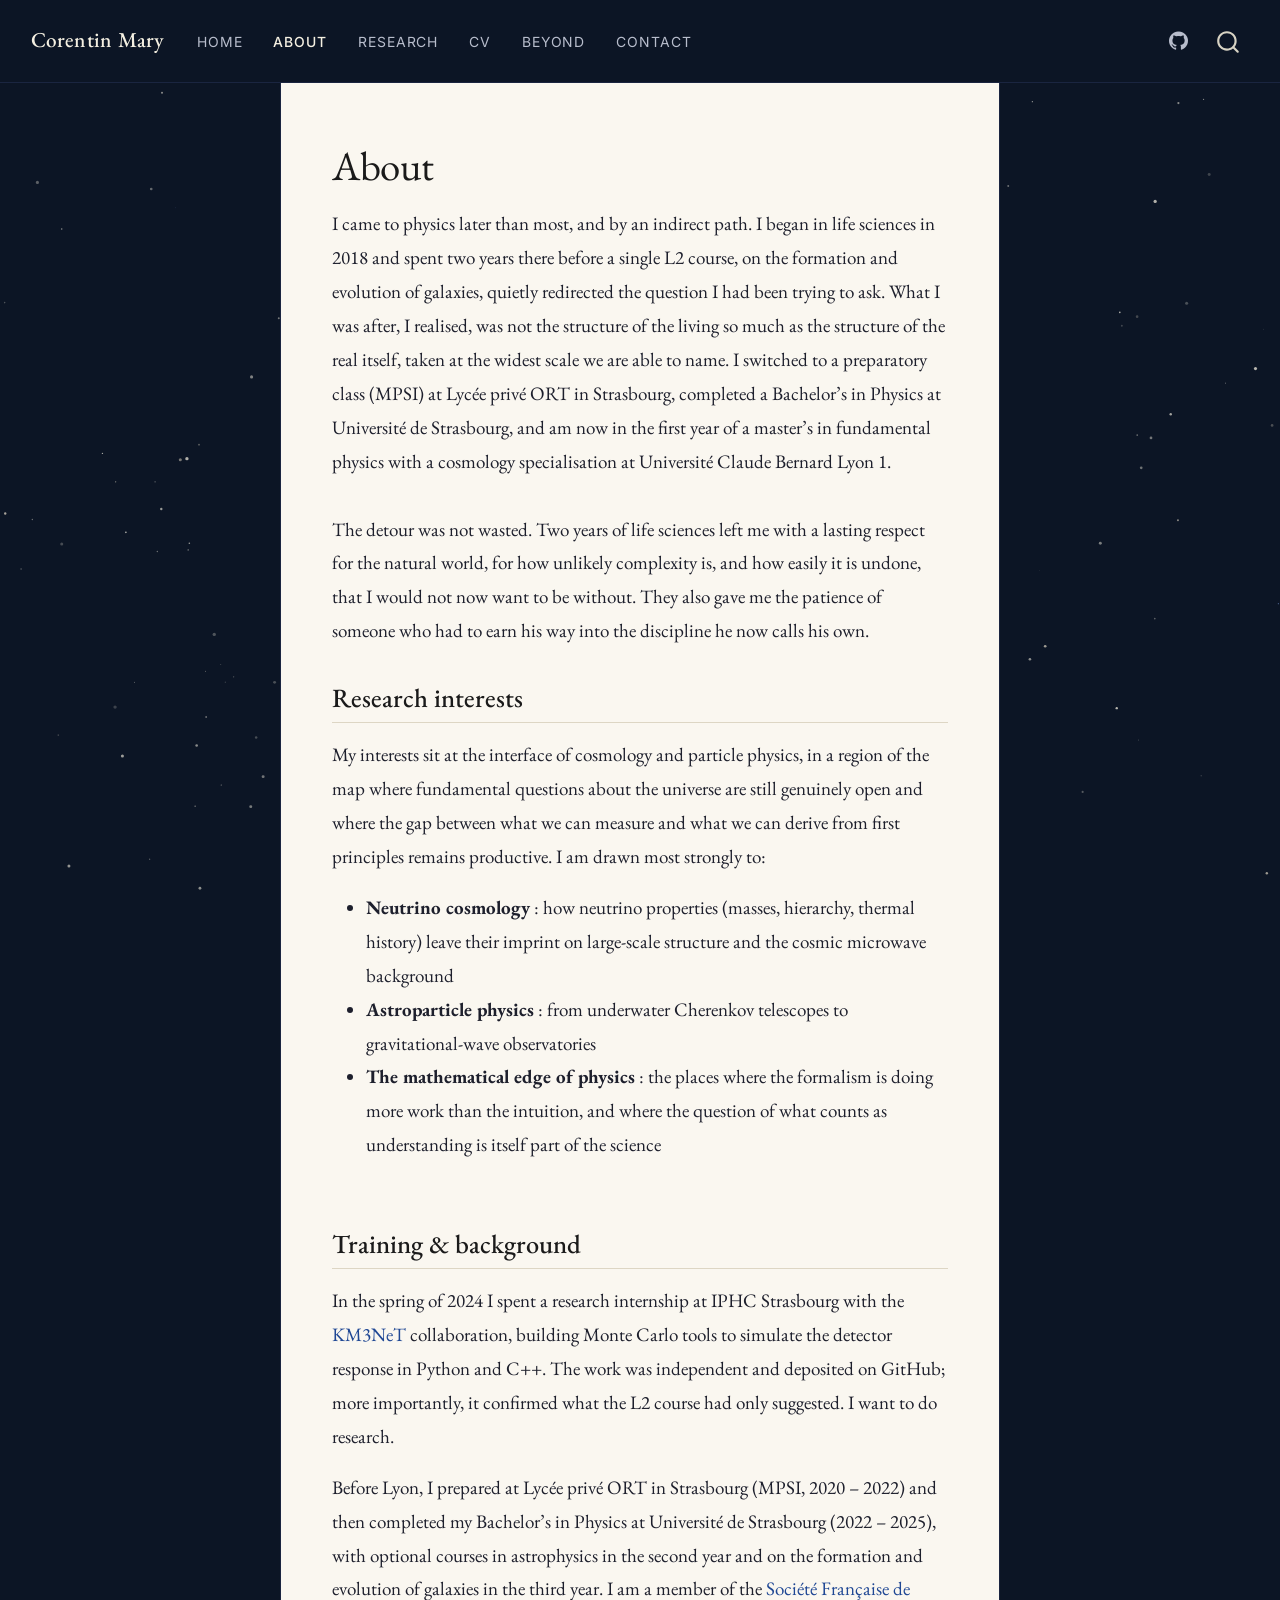
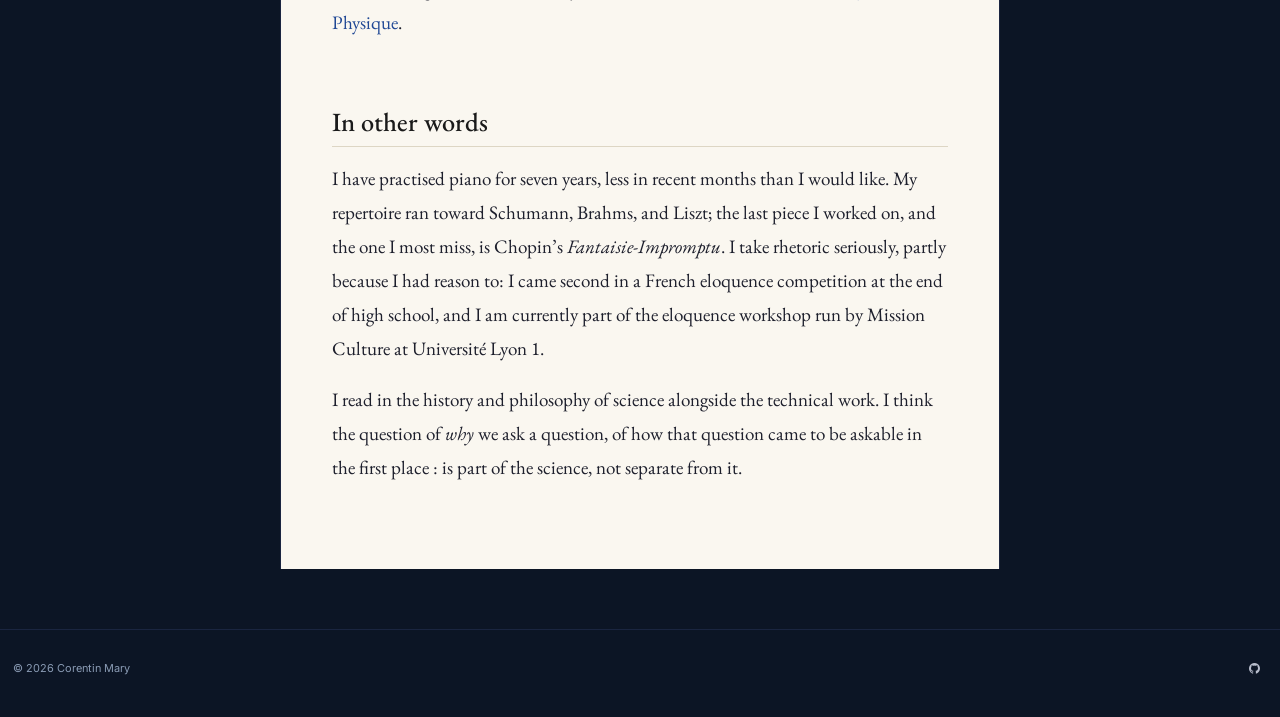
==== docs/about.html @ ef90169f "Initial commit" ====
<!DOCTYPE html>
<html xmlns="http://www.w3.org/1999/xhtml" lang="en" xml:lang="en"><head>

<meta charset="utf-8">
<meta name="generator" content="quarto-1.9.37">

<meta name="viewport" content="width=device-width, initial-scale=1.0, user-scalable=yes">


<title>About – Corentin Mary</title>
<style>
/* Default styles provided by pandoc.
** See https://pandoc.org/MANUAL.html#variables-for-html for config info.
*/
code{white-space: pre-wrap;}
span.smallcaps{font-variant: small-caps;}
div.columns{display: flex; gap: min(4vw, 1.5em);}
div.column{flex: auto; overflow-x: auto;}
div.hanging-indent{margin-left: 1.5em; text-indent: -1.5em;}
ul.task-list{list-style: none;}
ul.task-list li input[type="checkbox"] {
  width: 0.8em;
  margin: 0 0.8em 0.2em -1em; /* quarto-specific, see https://github.com/quarto-dev/quarto-cli/issues/4556 */ 
  vertical-align: middle;
}
</style>


<script src="site_libs/quarto-nav/quarto-nav.js"></script>
<script src="site_libs/quarto-nav/headroom.min.js"></script>
<script src="site_libs/clipboard/clipboard.min.js"></script>
<script src="site_libs/quarto-search/autocomplete.umd.js"></script>
<script src="site_libs/quarto-search/fuse.min.js"></script>
<script src="site_libs/quarto-search/quarto-search.js"></script>
<meta name="quarto:offset" content="./">
<link href="./assets/img/favicon.png" rel="icon" type="image/png">
<script src="site_libs/quarto-html/quarto.js" type="module"></script>
<script src="site_libs/quarto-html/tabsets/tabsets.js" type="module"></script>
<script src="site_libs/quarto-html/popper.min.js"></script>
<script src="site_libs/quarto-html/tippy.umd.min.js"></script>
<script src="site_libs/quarto-html/anchor.min.js"></script>
<link href="site_libs/quarto-html/tippy.css" rel="stylesheet">
<link href="site_libs/quarto-html/quarto-syntax-highlighting-dark-d0ae9245876894da5ac7e18953ecc5cc.css" rel="stylesheet" id="quarto-text-highlighting-styles">
<script src="site_libs/bootstrap/bootstrap.min.js"></script>
<link href="site_libs/bootstrap/bootstrap-icons.css" rel="stylesheet">
<link href="site_libs/bootstrap/bootstrap-0bd690681281e1ab984935f1b12107be.min.css" rel="stylesheet" append-hash="true" id="quarto-bootstrap" data-mode="dark">
<script id="quarto-search-options" type="application/json">{
  "location": "navbar",
  "copy-button": false,
  "collapse-after": 3,
  "panel-placement": "end",
  "type": "overlay",
  "limit": 50,
  "keyboard-shortcut": [
    "f",
    "/",
    "s"
  ],
  "show-item-context": false,
  "language": {
    "search-no-results-text": "No results",
    "search-matching-documents-text": "matching documents",
    "search-copy-link-title": "Copy link to search",
    "search-hide-matches-text": "Hide additional matches",
    "search-more-match-text": "more match in this document",
    "search-more-matches-text": "more matches in this document",
    "search-clear-button-title": "Clear",
    "search-text-placeholder": "",
    "search-detached-cancel-button-title": "Cancel",
    "search-submit-button-title": "Submit",
    "search-label": "Search"
  }
}</script>
<link rel="preconnect" href="https://fonts.googleapis.com">
<link rel="preconnect" href="https://fonts.gstatic.com" crossorigin="">
<link href="https://fonts.googleapis.com/css2?family=EB+Garamond:ital,wght@0,400;0,500;0,600;1,400;1,500&amp;family=Inter:wght@300;400;500&amp;display=swap" rel="stylesheet">


<link rel="stylesheet" href="assets/css/extra.css">
</head>

<body class="nav-fixed quarto-light">

<div id="quarto-search-results"></div>
  <header id="quarto-header" class="headroom fixed-top">
    <nav class="navbar navbar-expand-lg " data-bs-theme="dark">
      <div class="navbar-container container-fluid">
      <div class="navbar-brand-container mx-auto">
    <a class="navbar-brand" href="./index.html">
    <span class="navbar-title">Corentin Mary</span>
    </a>
  </div>
            <div id="quarto-search" class="" title="Search"></div>
          <button class="navbar-toggler" type="button" data-bs-toggle="collapse" data-bs-target="#navbarCollapse" aria-controls="navbarCollapse" role="menu" aria-expanded="false" aria-label="Toggle navigation" onclick="if (window.quartoToggleHeadroom) { window.quartoToggleHeadroom(); }">
  <span class="navbar-toggler-icon"></span>
</button>
          <div class="collapse navbar-collapse" id="navbarCollapse">
            <ul class="navbar-nav navbar-nav-scroll me-auto">
  <li class="nav-item">
    <a class="nav-link" href="./index.html"> 
<span class="menu-text">Home</span></a>
  </li>  
  <li class="nav-item">
    <a class="nav-link active" href="./about.html" aria-current="page"> 
<span class="menu-text">About</span></a>
  </li>  
  <li class="nav-item">
    <a class="nav-link" href="./research.html"> 
<span class="menu-text">Research</span></a>
  </li>  
  <li class="nav-item">
    <a class="nav-link" href="./cv.html"> 
<span class="menu-text">CV</span></a>
  </li>  
  <li class="nav-item">
    <a class="nav-link" href="./personal.html"> 
<span class="menu-text">Beyond</span></a>
  </li>  
  <li class="nav-item">
    <a class="nav-link" href="./contact.html"> 
<span class="menu-text">Contact</span></a>
  </li>  
</ul>
            <ul class="navbar-nav navbar-nav-scroll ms-auto">
  <li class="nav-item compact">
    <a class="nav-link" href="https://github.com/Corentin-phy"> <i class="bi bi-github" role="img" aria-label="GitHub">
</i> 
<span class="menu-text"></span></a>
  </li>  
</ul>
          </div> <!-- /navcollapse -->
            <div class="quarto-navbar-tools">
</div>
      </div> <!-- /container-fluid -->
    </nav>
</header>
<!-- content -->
<div id="quarto-content" class="quarto-container page-columns page-rows-contents page-layout-full page-navbar">
<!-- sidebar -->
<!-- margin-sidebar -->
    
<!-- main -->
<main class="content column-page" id="quarto-document-content">

<header id="title-block-header" class="quarto-title-block default">
<div class="quarto-title">
<h1 class="title">About</h1>
</div>



<div class="quarto-title-meta column-page">

    
  
    
  </div>
  


</header>


<p class="about-intro">
I came to physics later than most, and by an indirect path. I began in life sciences in 2018 and spent two years there before a single L2 course, on the formation and evolution of galaxies, quietly redirected the question I had been trying to ask. What I was after, I realised, was not the structure of the living so much as the structure of the real itself, taken at the widest scale we are able to name. I switched to a preparatory class (MPSI) at Lycée privé ORT in Strasbourg, completed a Bachelor’s in Physics at Université de Strasbourg, and am now in the first year of a master’s in fundamental physics with a cosmology specialisation at Université Claude Bernard Lyon 1.
</p>
<p>The detour was not wasted. Two years of life sciences left me with a lasting respect for the natural world, for how unlikely complexity is, and how easily it is undone, that I would not now want to be without. They also gave me the patience of someone who had to earn his way into the discipline he now calls his own.</p>
<section id="research-interests" class="level2">
<h2 class="anchored" data-anchor-id="research-interests">Research interests</h2>
<p>My interests sit at the interface of cosmology and particle physics, in a region of the map where fundamental questions about the universe are still genuinely open and where the gap between what we can measure and what we can derive from first principles remains productive. I am drawn most strongly to:</p>
<ul>
<li><strong>Neutrino cosmology</strong> : how neutrino properties (masses, hierarchy, thermal history) leave their imprint on large-scale structure and the cosmic microwave background</li>
<li><strong>Astroparticle physics</strong> : from underwater Cherenkov telescopes to gravitational-wave observatories</li>
<li><strong>The mathematical edge of physics</strong> : the places where the formalism is doing more work than the intuition, and where the question of what counts as understanding is itself part of the science</li>
</ul>
</section>
<section id="training-background" class="level2">
<h2 class="anchored" data-anchor-id="training-background">Training &amp; background</h2>
<p>In the spring of 2024 I spent a research internship at IPHC Strasbourg with the <a href="https://www.km3net.org/">KM3NeT</a> collaboration, building Monte Carlo tools to simulate the detector response in Python and C++. The work was independent and deposited on GitHub; more importantly, it confirmed what the L2 course had only suggested. I want to do research.</p>
<p>Before Lyon, I prepared at Lycée privé ORT in Strasbourg (MPSI, 2020 – 2022) and then completed my Bachelor’s in Physics at Université de Strasbourg (2022 – 2025), with optional courses in astrophysics in the second year and on the formation and evolution of galaxies in the third year. I am a member of the <a href="https://www.sfpnet.fr/">Société Française de Physique</a>.</p>
</section>
<section id="in-other-words" class="level2">
<h2 class="anchored" data-anchor-id="in-other-words">In other words</h2>
<p>I have practised piano for seven years, less in recent months than I would like. My repertoire ran toward Schumann, Brahms, and Liszt; the last piece I worked on, and the one I most miss, is Chopin’s <em>Fantaisie-Impromptu</em>. I take rhetoric seriously, partly because I had reason to: I came second in a French eloquence competition at the end of high school, and I am currently part of the eloquence workshop run by Mission Culture at Université Lyon 1.</p>
<p>I read in the history and philosophy of science alongside the technical work. I think the question of <em>why</em> we ask a question, of how that question came to be askable in the first place : is part of the science, not separate from it.</p>


</section>

</main> <!-- /main -->
<script id="quarto-html-after-body" type="application/javascript">
  window.document.addEventListener("DOMContentLoaded", function (event) {
    const icon = "";
    const anchorJS = new window.AnchorJS();
    anchorJS.options = {
      placement: 'right',
      icon: icon
    };
    anchorJS.add('.anchored');
    const isCodeAnnotation = (el) => {
      for (const clz of el.classList) {
        if (clz.startsWith('code-annotation-')) {                     
          return true;
        }
      }
      return false;
    }
    const onCopySuccess = function(e) {
      // button target
      const button = e.trigger;
      // don't keep focus
      button.blur();
      // flash "checked"
      button.classList.add('code-copy-button-checked');
      var currentTitle = button.getAttribute("title");
      button.setAttribute("title", "Copied!");
      let tooltip;
      if (window.bootstrap) {
        button.setAttribute("data-bs-toggle", "tooltip");
        button.setAttribute("data-bs-placement", "left");
        button.setAttribute("data-bs-title", "Copied!");
        tooltip = new bootstrap.Tooltip(button, 
          { trigger: "manual", 
            customClass: "code-copy-button-tooltip",
            offset: [0, -8]});
        tooltip.show();    
      }
      setTimeout(function() {
        if (tooltip) {
          tooltip.hide();
          button.removeAttribute("data-bs-title");
          button.removeAttribute("data-bs-toggle");
          button.removeAttribute("data-bs-placement");
        }
        button.setAttribute("title", currentTitle);
        button.classList.remove('code-copy-button-checked');
      }, 1000);
      // clear code selection
      e.clearSelection();
    }
    const getTextToCopy = function(trigger) {
      const outerScaffold = trigger.parentElement.cloneNode(true);
      const codeEl = outerScaffold.querySelector('code');
      for (const childEl of codeEl.children) {
        if (isCodeAnnotation(childEl)) {
          childEl.remove();
        }
      }
      return codeEl.innerText;
    }
    const clipboard = new window.ClipboardJS('.code-copy-button:not([data-in-quarto-modal])', {
      text: getTextToCopy
    });
    clipboard.on('success', onCopySuccess);
    if (window.document.getElementById('quarto-embedded-source-code-modal')) {
      const clipboardModal = new window.ClipboardJS('.code-copy-button[data-in-quarto-modal]', {
        text: getTextToCopy,
        container: window.document.getElementById('quarto-embedded-source-code-modal')
      });
      clipboardModal.on('success', onCopySuccess);
    }
      var localhostRegex = new RegExp(/^(?:http|https):\/\/localhost\:?[0-9]*\//);
      var mailtoRegex = new RegExp(/^mailto:/);
        var filterRegex = new RegExp('/' + window.location.host + '/');
      var isInternal = (href) => {
          return filterRegex.test(href) || localhostRegex.test(href) || mailtoRegex.test(href);
      }
      // Inspect non-navigation links and adorn them if external
     var links = window.document.querySelectorAll('a[href]:not(.nav-link):not(.navbar-brand):not(.toc-action):not(.sidebar-link):not(.sidebar-item-toggle):not(.pagination-link):not(.no-external):not([aria-hidden]):not(.dropdown-item):not(.quarto-navigation-tool):not(.about-link)');
      for (var i=0; i<links.length; i++) {
        const link = links[i];
        if (!isInternal(link.href)) {
          // undo the damage that might have been done by quarto-nav.js in the case of
          // links that we want to consider external
          if (link.dataset.originalHref !== undefined) {
            link.href = link.dataset.originalHref;
          }
        }
      }
    function tippyHover(el, contentFn, onTriggerFn, onUntriggerFn) {
      const config = {
        allowHTML: true,
        maxWidth: 500,
        delay: 100,
        arrow: false,
        appendTo: function(el) {
            return el.parentElement;
        },
        interactive: true,
        interactiveBorder: 10,
        theme: 'quarto',
        placement: 'bottom-start',
      };
      if (contentFn) {
        config.content = contentFn;
      }
      if (onTriggerFn) {
        config.onTrigger = onTriggerFn;
      }
      if (onUntriggerFn) {
        config.onUntrigger = onUntriggerFn;
      }
      window.tippy(el, config); 
    }
    const noterefs = window.document.querySelectorAll('a[role="doc-noteref"]');
    for (var i=0; i<noterefs.length; i++) {
      const ref = noterefs[i];
      tippyHover(ref, function() {
        // use id or data attribute instead here
        let href = ref.getAttribute('data-footnote-href') || ref.getAttribute('href');
        try { href = new URL(href).hash; } catch {}
        const id = href.replace(/^#\/?/, "");
        const note = window.document.getElementById(id);
        if (note) {
          return note.innerHTML;
        } else {
          return "";
        }
      });
    }
    const xrefs = window.document.querySelectorAll('a.quarto-xref');
    const processXRef = (id, note) => {
      // Strip column container classes
      const stripColumnClz = (el) => {
        el.classList.remove("page-full", "page-columns");
        if (el.children) {
          for (const child of el.children) {
            stripColumnClz(child);
          }
        }
      }
      stripColumnClz(note)
      if (id === null || id.startsWith('sec-')) {
        // Special case sections, only their first couple elements
        const container = document.createElement("div");
        if (note.children && note.children.length > 2) {
          container.appendChild(note.children[0].cloneNode(true));
          for (let i = 1; i < note.children.length; i++) {
            const child = note.children[i];
            if (child.tagName === "P" && child.innerText === "") {
              continue;
            } else {
              container.appendChild(child.cloneNode(true));
              break;
            }
          }
          if (window.Quarto?.typesetMath) {
            window.Quarto.typesetMath(container);
          }
          return container.innerHTML
        } else {
          if (window.Quarto?.typesetMath) {
            window.Quarto.typesetMath(note);
          }
          return note.innerHTML;
        }
      } else {
        // Remove any anchor links if they are present
        const anchorLink = note.querySelector('a.anchorjs-link');
        if (anchorLink) {
          anchorLink.remove();
        }
        if (window.Quarto?.typesetMath) {
          window.Quarto.typesetMath(note);
        }
        if (note.classList.contains("callout")) {
          return note.outerHTML;
        } else {
          return note.innerHTML;
        }
      }
    }
    for (var i=0; i<xrefs.length; i++) {
      const xref = xrefs[i];
      tippyHover(xref, undefined, function(instance) {
        instance.disable();
        let url = xref.getAttribute('href');
        let hash = undefined; 
        if (url.startsWith('#')) {
          hash = url;
        } else {
          try { hash = new URL(url).hash; } catch {}
        }
        if (hash) {
          const id = hash.replace(/^#\/?/, "");
          const note = window.document.getElementById(id);
          if (note !== null) {
            try {
              const html = processXRef(id, note.cloneNode(true));
              instance.setContent(html);
            } finally {
              instance.enable();
              instance.show();
            }
          } else {
            // See if we can fetch this
            fetch(url.split('#')[0])
            .then(res => res.text())
            .then(html => {
              const parser = new DOMParser();
              const htmlDoc = parser.parseFromString(html, "text/html");
              const note = htmlDoc.getElementById(id);
              if (note !== null) {
                const html = processXRef(id, note);
                instance.setContent(html);
              } 
            }).finally(() => {
              instance.enable();
              instance.show();
            });
          }
        } else {
          // See if we can fetch a full url (with no hash to target)
          // This is a special case and we should probably do some content thinning / targeting
          fetch(url)
          .then(res => res.text())
          .then(html => {
            const parser = new DOMParser();
            const htmlDoc = parser.parseFromString(html, "text/html");
            const note = htmlDoc.querySelector('main.content');
            if (note !== null) {
              // This should only happen for chapter cross references
              // (since there is no id in the URL)
              // remove the first header
              if (note.children.length > 0 && note.children[0].tagName === "HEADER") {
                note.children[0].remove();
              }
              const html = processXRef(null, note);
              instance.setContent(html);
            } 
          }).finally(() => {
            instance.enable();
            instance.show();
          });
        }
      }, function(instance) {
      });
    }
        let selectedAnnoteEl;
        const selectorForAnnotation = ( cell, annotation) => {
          let cellAttr = 'data-code-cell="' + cell + '"';
          let lineAttr = 'data-code-annotation="' +  annotation + '"';
          const selector = 'span[' + cellAttr + '][' + lineAttr + ']';
          return selector;
        }
        const selectCodeLines = (annoteEl) => {
          const doc = window.document;
          const targetCell = annoteEl.getAttribute("data-target-cell");
          const targetAnnotation = annoteEl.getAttribute("data-target-annotation");
          const annoteSpan = window.document.querySelector(selectorForAnnotation(targetCell, targetAnnotation));
          const lines = annoteSpan.getAttribute("data-code-lines").split(",");
          const lineIds = lines.map((line) => {
            return targetCell + "-" + line;
          })
          let top = null;
          let height = null;
          let parent = null;
          if (lineIds.length > 0) {
              //compute the position of the single el (top and bottom and make a div)
              const el = window.document.getElementById(lineIds[0]);
              top = el.offsetTop;
              height = el.offsetHeight;
              parent = el.parentElement.parentElement;
            if (lineIds.length > 1) {
              const lastEl = window.document.getElementById(lineIds[lineIds.length - 1]);
              const bottom = lastEl.offsetTop + lastEl.offsetHeight;
              height = bottom - top;
            }
            if (top !== null && height !== null && parent !== null) {
              // cook up a div (if necessary) and position it 
              let div = window.document.getElementById("code-annotation-line-highlight");
              if (div === null) {
                div = window.document.createElement("div");
                div.setAttribute("id", "code-annotation-line-highlight");
                div.style.position = 'absolute';
                parent.appendChild(div);
              }
              div.style.top = top - 2 + "px";
              div.style.height = height + 4 + "px";
              div.style.left = 0;
              let gutterDiv = window.document.getElementById("code-annotation-line-highlight-gutter");
              if (gutterDiv === null) {
                gutterDiv = window.document.createElement("div");
                gutterDiv.setAttribute("id", "code-annotation-line-highlight-gutter");
                gutterDiv.style.position = 'absolute';
                const codeCell = window.document.getElementById(targetCell);
                const gutter = codeCell.querySelector('.code-annotation-gutter');
                gutter.appendChild(gutterDiv);
              }
              gutterDiv.style.top = top - 2 + "px";
              gutterDiv.style.height = height + 4 + "px";
            }
            selectedAnnoteEl = annoteEl;
          }
        };
        const unselectCodeLines = () => {
          const elementsIds = ["code-annotation-line-highlight", "code-annotation-line-highlight-gutter"];
          elementsIds.forEach((elId) => {
            const div = window.document.getElementById(elId);
            if (div) {
              div.remove();
            }
          });
          selectedAnnoteEl = undefined;
        };
          // Handle positioning of the toggle
      window.addEventListener(
        "resize",
        throttle(() => {
          elRect = undefined;
          if (selectedAnnoteEl) {
            selectCodeLines(selectedAnnoteEl);
          }
        }, 10)
      );
      function throttle(fn, ms) {
      let throttle = false;
      let timer;
        return (...args) => {
          if(!throttle) { // first call gets through
              fn.apply(this, args);
              throttle = true;
          } else { // all the others get throttled
              if(timer) clearTimeout(timer); // cancel #2
              timer = setTimeout(() => {
                fn.apply(this, args);
                timer = throttle = false;
              }, ms);
          }
        };
      }
        // Attach click handler to the DT
        const annoteDls = window.document.querySelectorAll('dt[data-target-cell]');
        for (const annoteDlNode of annoteDls) {
          annoteDlNode.addEventListener('click', (event) => {
            const clickedEl = event.target;
            if (clickedEl !== selectedAnnoteEl) {
              unselectCodeLines();
              const activeEl = window.document.querySelector('dt[data-target-cell].code-annotation-active');
              if (activeEl) {
                activeEl.classList.remove('code-annotation-active');
              }
              selectCodeLines(clickedEl);
              clickedEl.classList.add('code-annotation-active');
            } else {
              // Unselect the line
              unselectCodeLines();
              clickedEl.classList.remove('code-annotation-active');
            }
          });
        }
    const findCites = (el) => {
      const parentEl = el.parentElement;
      if (parentEl) {
        const cites = parentEl.dataset.cites;
        if (cites) {
          return {
            el,
            cites: cites.split(' ')
          };
        } else {
          return findCites(el.parentElement)
        }
      } else {
        return undefined;
      }
    };
    var bibliorefs = window.document.querySelectorAll('a[role="doc-biblioref"]');
    for (var i=0; i<bibliorefs.length; i++) {
      const ref = bibliorefs[i];
      const citeInfo = findCites(ref);
      if (citeInfo) {
        tippyHover(citeInfo.el, function() {
          var popup = window.document.createElement('div');
          citeInfo.cites.forEach(function(cite) {
            var citeDiv = window.document.createElement('div');
            citeDiv.classList.add('hanging-indent');
            citeDiv.classList.add('csl-entry');
            var biblioDiv = window.document.getElementById('ref-' + cite);
            if (biblioDiv) {
              citeDiv.innerHTML = biblioDiv.innerHTML;
            }
            popup.appendChild(citeDiv);
          });
          return popup.innerHTML;
        });
      }
    }
  });
  </script>
</div> <!-- /content -->
<footer class="footer">
  <div class="nav-footer">
    <div class="nav-footer-left">
<p>© 2026 Corentin Mary</p>
</div>   
    <div class="nav-footer-center">
      &nbsp;
    </div>
    <div class="nav-footer-right">
      <ul class="footer-items list-unstyled">
    <li class="nav-item compact">
    <a class="nav-link" href="https://github.com/Corentin-phy">
      <i class="bi bi-github" role="img">
</i> 
    </a>
  </li>  
</ul>
    </div>
  </div>
</footer>
<script src="assets/js/starfield.js"></script>




</body></html>
---- docs/site_libs/quarto-html/tippy.css ----
.tippy-box[data-animation=fade][data-state=hidden]{opacity:0}[data-tippy-root]{max-width:calc(100vw - 10px)}.tippy-box{position:relative;background-color:#333;color:#fff;border-radius:4px;font-size:14px;line-height:1.4;white-space:normal;outline:0;transition-property:transform,visibility,opacity}.tippy-box[data-placement^=top]>.tippy-arrow{bottom:0}.tippy-box[data-placement^=top]>.tippy-arrow:before{bottom:-7px;left:0;border-width:8px 8px 0;border-top-color:initial;transform-origin:center top}.tippy-box[data-placement^=bottom]>.tippy-arrow{top:0}.tippy-box[data-placement^=bottom]>.tippy-arrow:before{top:-7px;left:0;border-width:0 8px 8px;border-bottom-color:initial;transform-origin:center bottom}.tippy-box[data-placement^=left]>.tippy-arrow{right:0}.tippy-box[data-placement^=left]>.tippy-arrow:before{border-width:8px 0 8px 8px;border-left-color:initial;right:-7px;transform-origin:center left}.tippy-box[data-placement^=right]>.tippy-arrow{left:0}.tippy-box[data-placement^=right]>.tippy-arrow:before{left:-7px;border-width:8px 8px 8px 0;border-right-color:initial;transform-origin:center right}.tippy-box[data-inertia][data-state=visible]{transition-timing-function:cubic-bezier(.54,1.5,.38,1.11)}.tippy-arrow{width:16px;height:16px;color:#333}.tippy-arrow:before{content:"";position:absolute;border-color:transparent;border-style:solid}.tippy-content{position:relative;padding:5px 9px;z-index:1}
---- docs/site_libs/quarto-html/quarto-syntax-highlighting-dark-d0ae9245876894da5ac7e18953ecc5cc.css ----
/* quarto syntax highlight colors */
:root {
  --quarto-hl-al-color: #f07178;
  --quarto-hl-an-color: #d4d0ab;
  --quarto-hl-at-color: #00e0e0;
  --quarto-hl-bn-color: #d4d0ab;
  --quarto-hl-bu-color: #abe338;
  --quarto-hl-ch-color: #abe338;
  --quarto-hl-co-color: #f8f8f2;
  --quarto-hl-cv-color: #ffd700;
  --quarto-hl-cn-color: #ffd700;
  --quarto-hl-cf-color: #ffa07a;
  --quarto-hl-dt-color: #ffa07a;
  --quarto-hl-dv-color: #d4d0ab;
  --quarto-hl-do-color: #f8f8f2;
  --quarto-hl-er-color: #f07178;
  --quarto-hl-ex-color: #00e0e0;
  --quarto-hl-fl-color: #d4d0ab;
  --quarto-hl-fu-color: #ffa07a;
  --quarto-hl-im-color: #abe338;
  --quarto-hl-in-color: #d4d0ab;
  --quarto-hl-kw-color: #ffa07a;
  --quarto-hl-op-color: #ffa07a;
  --quarto-hl-ot-color: #00e0e0;
  --quarto-hl-pp-color: #dcc6e0;
  --quarto-hl-re-color: #00e0e0;
  --quarto-hl-sc-color: #abe338;
  --quarto-hl-ss-color: #abe338;
  --quarto-hl-st-color: #abe338;
  --quarto-hl-va-color: #00e0e0;
  --quarto-hl-vs-color: #abe338;
  --quarto-hl-wa-color: #dcc6e0;
}

/* other quarto variables */
:root {
  --quarto-font-monospace: SFMono-Regular, Menlo, Monaco, Consolas, "Liberation Mono", "Courier New", monospace;
}

/* syntax highlight based on Pandoc's rules */
pre > code.sourceCode > span {
  color: #f8f8f2;
}

code.sourceCode > span {
  color: #f8f8f2;
}

div.sourceCode,
div.sourceCode pre.sourceCode {
  color: #f8f8f2;
}

/* Normal */
code span {
  color: #f8f8f2;
}

/* Alert */
code span.al {
  color: #f07178;
}

/* Annotation */
code span.an {
  color: #d4d0ab;
}

/* Attribute */
code span.at {
  color: #00e0e0;
}

/* BaseN */
code span.bn {
  color: #d4d0ab;
}

/* BuiltIn */
code span.bu {
  color: #abe338;
}

/* ControlFlow */
code span.cf {
  font-weight: bold;
  color: #ffa07a;
}

/* Char */
code span.ch {
  color: #abe338;
}

/* Constant */
code span.cn {
  color: #ffd700;
}

/* Comment */
code span.co {
  font-style: italic;
  color: #f8f8f2;
}

/* CommentVar */
code span.cv {
  color: #ffd700;
}

/* Documentation */
code span.do {
  color: #f8f8f2;
}

/* DataType */
code span.dt {
  color: #ffa07a;
}

/* DecVal */
code span.dv {
  color: #d4d0ab;
}

/* Error */
code span.er {
  color: #f07178;
  text-decoration: underline;
}

/* Extension */
code span.ex {
  font-weight: bold;
  color: #00e0e0;
}

/* Float */
code span.fl {
  color: #d4d0ab;
}

/* Function */
code span.fu {
  color: #ffa07a;
}

/* Import */
code span.im {
  color: #abe338;
}

/* Information */
code span.in {
  color: #d4d0ab;
}

/* Keyword */
code span.kw {
  font-weight: bold;
  color: #ffa07a;
}

/* Operator */
code span.op {
  color: #ffa07a;
}

/* Other */
code span.ot {
  color: #00e0e0;
}

/* Preprocessor */
code span.pp {
  color: #dcc6e0;
}

/* RegionMarker */
code span.re {
  background-color: #f8f8f2;
  color: #00e0e0;
}

/* SpecialChar */
code span.sc {
  color: #abe338;
}

/* SpecialString */
code span.ss {
  color: #abe338;
}

/* String */
code span.st {
  color: #abe338;
}

/* Variable */
code span.va {
  color: #00e0e0;
}

/* VerbatimString */
code span.vs {
  color: #abe338;
}

/* Warning */
code span.wa {
  color: #dcc6e0;
}

.prevent-inlining {
  content: "</";
}

/*# sourceMappingURL=e2dac9153eaf3c552d5043f9565d03d7.css.map */
---- docs/assets/css/extra.css ----
/* ─── HOME PAGE ─────────────────────────────────────────────────────────────── */

.home-hero {
  margin-top: 1.5rem;
  margin-bottom: 2.5rem;
}

.home-hero h1 {
  font-size: 2.4rem;
  font-weight: 400;
  margin-bottom: 0.25em;
  line-height: 1.1;
  letter-spacing: -0.005em;
}

.home-hero .ornament {
  display: flex;
  align-items: center;
  gap: 8px;
  margin: 0 0 0.5rem;
}

.home-hero .ornament span:nth-child(odd) {
  display: inline-block;
  width: 22px;
  height: 1px;
  background: #1f4794;
}

.home-hero .ornament span:nth-child(even) {
  display: inline-block;
  width: 3px;
  height: 3px;
  border-radius: 50%;
  background: #1f4794;
}

.home-hero .affiliation {
  font-family: 'EB Garamond', Georgia, serif;
  font-size: 0.95rem;
  font-style: italic;
  font-variant: small-caps;
  letter-spacing: 0.04em;
  color: #1f4794;
  margin-bottom: 1.6rem;
}

.home-hero .interests {
  font-family: 'EB Garamond', serif;
  font-size: 1.15rem;
  line-height: 1.78;
  color: #1d1f2c;
  margin-bottom: 1.8rem;
}

/* Currently / Applying lines */
.home-status p {
  font-family: 'EB Garamond', serif;
  font-size: 1.02rem;
  line-height: 1.7;
  margin: 0 0 0.4rem;
  color: #1d1f2c;
}

.home-status .label {
  font-style: italic;
  font-variant: small-caps;
  letter-spacing: 0.04em;
  color: #1f4794;
}

/* ─── Social links ───────────────────────────────────────────────────────────── */

.social-links {
  display: flex;
  gap: 0.8rem;
  flex-wrap: wrap;
  margin-top: 0.6rem;
  margin-bottom: 1.6rem;
}

.social-links a {
  font-family: 'Inter', sans-serif;
  font-size: 0.82rem;
  letter-spacing: 0.04em;
  color: #4e483a;
  border-bottom: none !important;
  display: flex;
  align-items: center;
  gap: 0.4rem;
  padding: 0.3rem 0.75rem;
  border: 1px solid #ddd6c4;
  border-radius: 3px;
  background: #efe8d8;
  transition: all 0.18s ease;
}

.social-links a:hover {
  color: #1f4794;
  border-color: #1f4794;
  background: #ebe5d3;
}

/* ─── RESEARCH CARDS ─────────────────────────────────────────────────────────── */

.research-entry {
  margin-bottom: 2.8rem;
  padding-bottom: 2.8rem;
  border-bottom: 1px solid #ddd6c4;
}

.research-entry:last-of-type {
  border-bottom: none;
}

.research-entry__header {
  display: flex;
  align-items: baseline;
  gap: 1rem;
  flex-wrap: wrap;
  margin-bottom: 0.5rem;
}

.research-entry__title {
  font-family: 'EB Garamond', serif;
  font-size: 1.3rem;
  font-weight: 500;
  color: #1d1f2c;
}

.research-entry__tag {
  font-family: 'Inter', sans-serif;
  font-size: 0.72rem;
  letter-spacing: 0.06em;
  text-transform: uppercase;
  color: #fff;
  background: #1f4794;
  padding: 0.15em 0.6em;
  border-radius: 2px;
}

.research-entry__tag.upcoming {
  background: #b67e2a;
}

.research-entry__tag.project {
  background: #6a7a4f;
}

.research-entry__meta {
  font-family: 'Inter', sans-serif;
  font-size: 0.82rem;
  color: #6e6755;
  margin-bottom: 0.7rem;
}

.research-entry p {
  margin-bottom: 0.6rem;
}

.research-entry .entry-links {
  margin-top: 0.8rem;
  display: flex;
  gap: 0.8rem;
  flex-wrap: wrap;
}

.research-entry .entry-links a {
  font-family: 'Inter', sans-serif;
  font-size: 0.8rem;
  letter-spacing: 0.03em;
}

/* ─── CV PAGE ────────────────────────────────────────────────────────────────── */

.cv-section {
  margin-bottom: 2.5rem;
}

.cv-entry {
  display: grid;
  grid-template-columns: 110px 1fr;
  gap: 1rem;
  margin-bottom: 1.2rem;
  align-items: start;
}

.cv-entry__date {
  font-family: 'Inter', sans-serif;
  font-size: 0.8rem;
  color: #6e6755;
  padding-top: 0.12rem;
  text-align: right;
}

.cv-entry__content strong {
  font-family: 'EB Garamond', serif;
  font-size: 1.05rem;
  font-weight: 500;
}

.cv-entry__content .cv-institution {
  font-family: 'Inter', sans-serif;
  font-size: 0.82rem;
  color: #5a5448;
  margin-top: 0.1rem;
}

.cv-entry__content .cv-detail {
  font-family: 'EB Garamond', serif;
  font-size: 0.98rem;
  color: #4e483a;
  font-style: italic;
  margin-top: 0.1rem;
}

.cv-download-banner {
  display: flex;
  align-items: center;
  gap: 1rem;
  background: #efe8d8;
  border: 1px solid #ddd6c4;
  border-radius: 4px;
  padding: 1rem 1.3rem;
  margin-bottom: 2.5rem;
  font-family: 'Inter', sans-serif;
  font-size: 0.88rem;
  color: #4e483a;
}

.cv-download-banner a {
  font-weight: 500;
  color: #1f4794;
}

/* ─── ABOUT PAGE ─────────────────────────────────────────────────────────────── */

.about-intro {
  font-family: 'EB Garamond', serif;
  font-size: 1.22rem;
  line-height: 1.9;
  color: #2a2c3a;
  margin-bottom: 2rem;
}

/* ─── CONTACT PAGE ───────────────────────────────────────────────────────────── */

.contact-grid {
  display: grid;
  grid-template-columns: 1fr 1fr;
  gap: 1.5rem;
  margin-top: 1.5rem;
}

.contact-item {
  background: #efe8d8;
  border: 1px solid #ddd6c4;
  border-radius: 4px;
  padding: 1.2rem 1.4rem;
}

.contact-item__label {
  font-family: 'Inter', sans-serif;
  font-size: 0.72rem;
  letter-spacing: 0.08em;
  text-transform: uppercase;
  color: #6e6755;
  margin-bottom: 0.3rem;
}

.contact-item__value {
  font-family: 'EB Garamond', serif;
  font-size: 1.08rem;
}

/* ─── PERSONAL PAGE ──────────────────────────────────────────────────────────── */

.personal-lede {
  font-family: 'EB Garamond', serif;
  font-size: 1.22rem;
  font-style: italic;
  color: #4e483a;
  margin-bottom: 2rem;
  border-left: 2px solid #1f4794;
  padding-left: 1.2rem;
}

/* ─── RESPONSIVE ─────────────────────────────────────────────────────────────── */

@media (max-width: 640px) {
  .home-hero h1 {
    font-size: 2rem;
  }

  .cv-entry {
    grid-template-columns: 1fr;
  }

  .cv-entry__date {
    text-align: left;
    color: #1f4794;
  }

  .contact-grid {
    grid-template-columns: 1fr;
  }
}
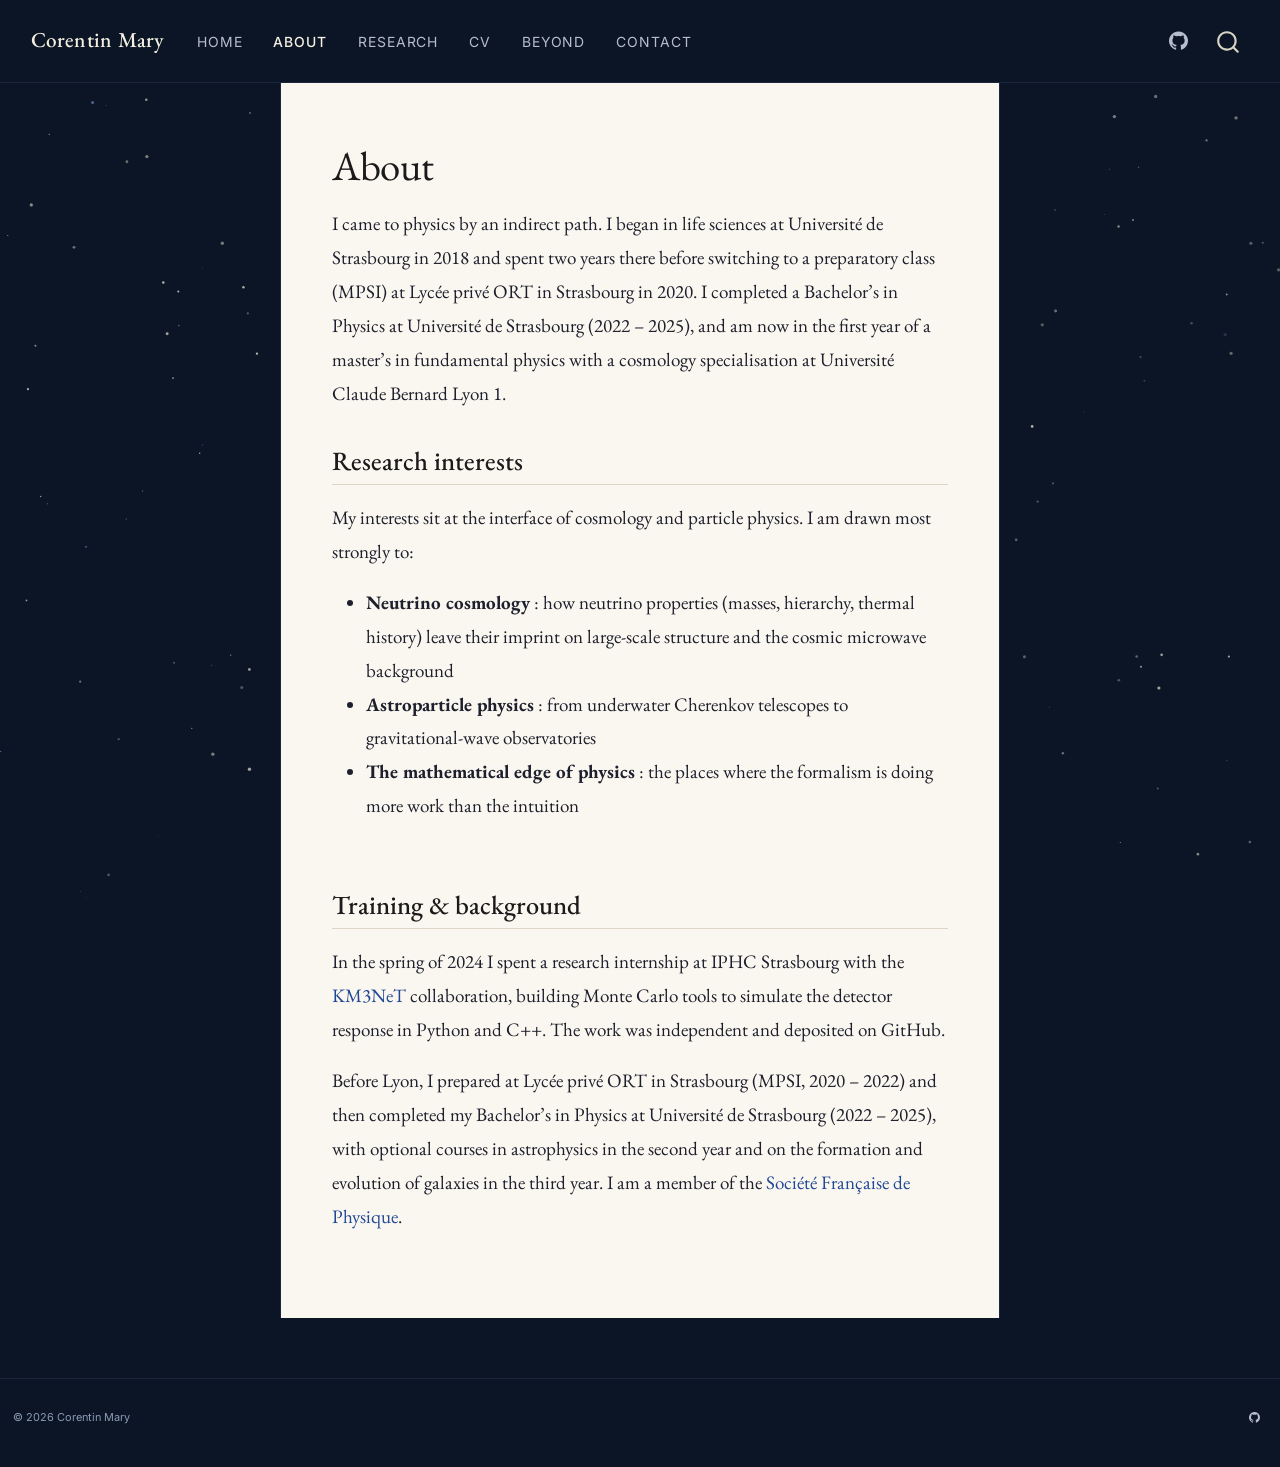
==== commit 091067fa: "Refonte About + Beyond" ====
--- a/docs/about.html
+++ b/docs/about.html
@@ -162,27 +162,21 @@
 
 
 <p class="about-intro">
-I came to physics later than most, and by an indirect path. I began in life sciences in 2018 and spent two years there before a single L2 course, on the formation and evolution of galaxies, quietly redirected the question I had been trying to ask. What I was after, I realised, was not the structure of the living so much as the structure of the real itself, taken at the widest scale we are able to name. I switched to a preparatory class (MPSI) at Lycée privé ORT in Strasbourg, completed a Bachelor’s in Physics at Université de Strasbourg, and am now in the first year of a master’s in fundamental physics with a cosmology specialisation at Université Claude Bernard Lyon 1.
+I came to physics by an indirect path. I began in life sciences at Université de Strasbourg in 2018 and spent two years there before switching to a preparatory class (MPSI) at Lycée privé ORT in Strasbourg in 2020. I completed a Bachelor’s in Physics at Université de Strasbourg (2022 – 2025), and am now in the first year of a master’s in fundamental physics with a cosmology specialisation at Université Claude Bernard Lyon 1.
 </p>
-<p>The detour was not wasted. Two years of life sciences left me with a lasting respect for the natural world, for how unlikely complexity is, and how easily it is undone, that I would not now want to be without. They also gave me the patience of someone who had to earn his way into the discipline he now calls his own.</p>
 <section id="research-interests" class="level2">
 <h2 class="anchored" data-anchor-id="research-interests">Research interests</h2>
-<p>My interests sit at the interface of cosmology and particle physics, in a region of the map where fundamental questions about the universe are still genuinely open and where the gap between what we can measure and what we can derive from first principles remains productive. I am drawn most strongly to:</p>
+<p>My interests sit at the interface of cosmology and particle physics. I am drawn most strongly to:</p>
 <ul>
 <li><strong>Neutrino cosmology</strong> : how neutrino properties (masses, hierarchy, thermal history) leave their imprint on large-scale structure and the cosmic microwave background</li>
 <li><strong>Astroparticle physics</strong> : from underwater Cherenkov telescopes to gravitational-wave observatories</li>
-<li><strong>The mathematical edge of physics</strong> : the places where the formalism is doing more work than the intuition, and where the question of what counts as understanding is itself part of the science</li>
+<li><strong>The mathematical edge of physics</strong> : the places where the formalism is doing more work than the intuition</li>
 </ul>
 </section>
 <section id="training-background" class="level2">
 <h2 class="anchored" data-anchor-id="training-background">Training &amp; background</h2>
-<p>In the spring of 2024 I spent a research internship at IPHC Strasbourg with the <a href="https://www.km3net.org/">KM3NeT</a> collaboration, building Monte Carlo tools to simulate the detector response in Python and C++. The work was independent and deposited on GitHub; more importantly, it confirmed what the L2 course had only suggested. I want to do research.</p>
+<p>In the spring of 2024 I spent a research internship at IPHC Strasbourg with the <a href="https://www.km3net.org/">KM3NeT</a> collaboration, building Monte Carlo tools to simulate the detector response in Python and C++. The work was independent and deposited on GitHub.</p>
 <p>Before Lyon, I prepared at Lycée privé ORT in Strasbourg (MPSI, 2020 – 2022) and then completed my Bachelor’s in Physics at Université de Strasbourg (2022 – 2025), with optional courses in astrophysics in the second year and on the formation and evolution of galaxies in the third year. I am a member of the <a href="https://www.sfpnet.fr/">Société Française de Physique</a>.</p>
-</section>
-<section id="in-other-words" class="level2">
-<h2 class="anchored" data-anchor-id="in-other-words">In other words</h2>
-<p>I have practised piano for seven years, less in recent months than I would like. My repertoire ran toward Schumann, Brahms, and Liszt; the last piece I worked on, and the one I most miss, is Chopin’s <em>Fantaisie-Impromptu</em>. I take rhetoric seriously, partly because I had reason to: I came second in a French eloquence competition at the end of high school, and I am currently part of the eloquence workshop run by Mission Culture at Université Lyon 1.</p>
-<p>I read in the history and philosophy of science alongside the technical work. I think the question of <em>why</em> we ask a question, of how that question came to be askable in the first place : is part of the science, not separate from it.</p>
 
 
 </section>
